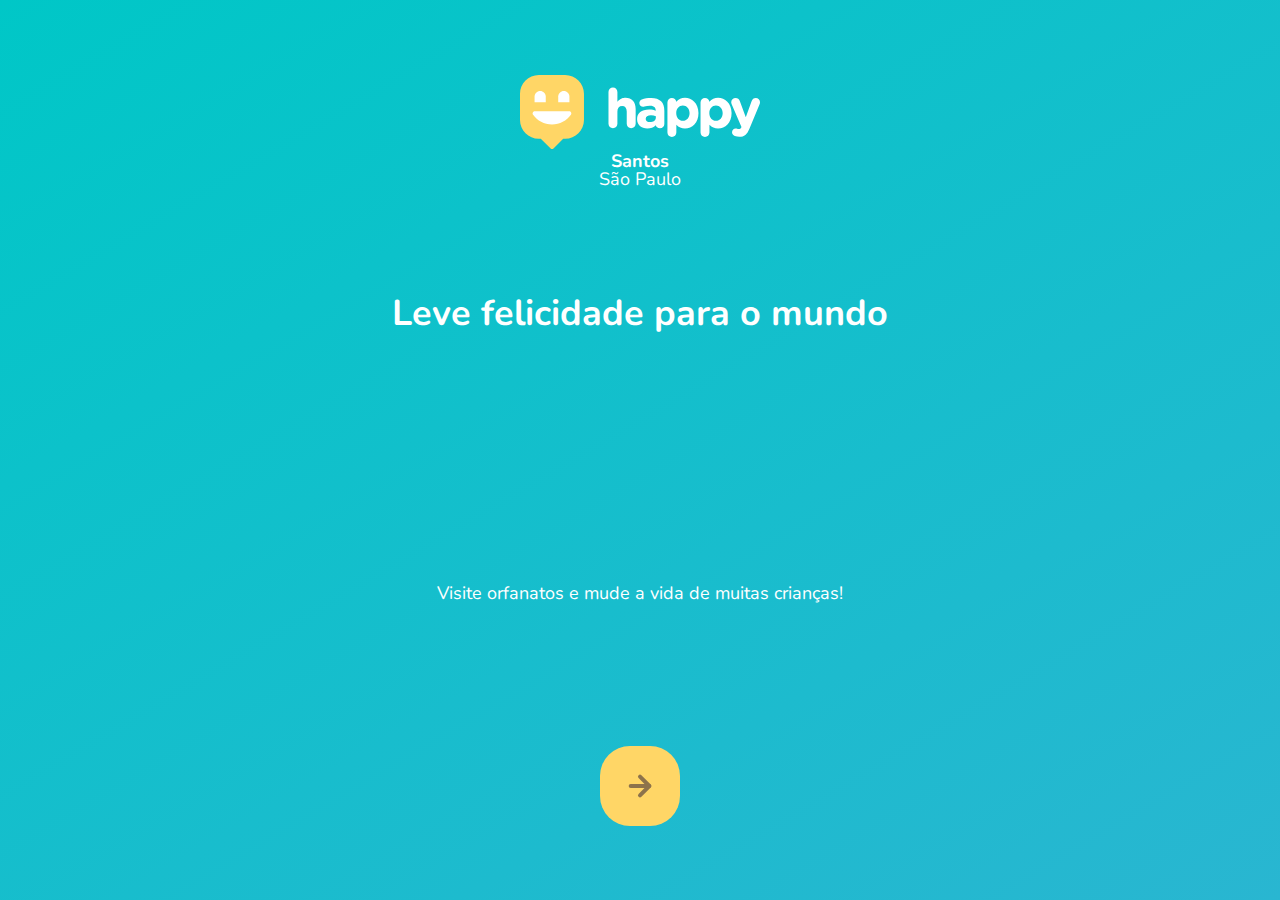
==== index.html @ 0bddb03e "First class of #3 NLW" ====
<!DOCTYPE html>
<html lang="pt-BR">
<head>
    <meta charset="UTF-8">
    <meta name="viewport" content="width=device-width, initial-scale=1.0">
    <title>Happy</title>
    <link rel="icon" href="./public/images/logo-icon.png">
    <link rel="stylesheet" href="./public/css/main.css">
    <link rel="stylesheet" href="./public/css/animations.css">
    <link rel="stylesheet" href="./public/css/page-landing.css">
    <link href="https://fonts.googleapis.com/css2?family=Nunito:wght@400;600;800&display=swap" 
    rel="stylesheet">
</head>
<body>
    <div id="page-landing">
        <div id="container">
            <header>
                <img class="animate-up" id="logo" src="./public/images/logo.svg" alt="Logo da Happy">
                <div class="location animate-up">
                    <strong>Santos</strong>
                    <p>São Paulo</p>
                </div>
            </header>
            <main>
                <h1 class="animate-up">Leve felicidade para o mundo</h1>
                <section class="visit">
                    <p class="animate-up"></p>Visite orfanatos e mude a vida de muitas crianças!</p>
                    <a class="animate-up" href="#" title="Visite orfanatos"><img src="./public/images/arrow.svg" alt=""></a>
                </section>
            </main>
        </div>
    </div>
</body>
</html>
---- public/css/main.css ----
* {
    margin: 0;
    padding: 0;
}

body {
    height: 100vh;
    color: white;
}

:root {
    font-size: 62.5%; /* 16px */
}

body, input, button, textarea {
    font: 400 1.8rem/1 'Nunito', sans-serif;

}

#logo {
    animation-delay: 50ms;
}

.location {
    animation-delay: 100ms;
}

main h1 {
    animation-delay: 150ms;
}

.visit p {
    animation-delay: 200ms;
}

.visit a {
    animation-delay: 250ms;
}
---- public/css/animations.css ----
/* animações */
@keyframes up {
    from {
        opacity: 0;
        transform: translateY(16px);
    }

    to {
        opacity: 1;
        transform: translateY(0);
    }
}

.animate-up {
    animation-name: up;
    animation-duration: 300ms;
    animation-fill-mode: backwards;
}
---- public/css/page-landing.css ----
#page-landing {
    background: linear-gradient(329.54deg,#29b6d1 0%,#00c7c7 100%);
    text-align: center;
    min-height: 100vh;
    display: flex;
}

#container {
    margin: auto;
    width: 90%;
}

.location, h1, .visit p {
    height: 16vh;

}

.visit a {
    width: 8rem;
    height: 8rem;
    background: #ffd666;
    border: none;
    border-radius: 3rem;
    display: flex;
    align-items: center;
    justify-content: center;
    margin: auto;
    transition: background 200ms;
}

.visit a:hover {
    background: #96ffff;
}

#logo {
    animation-delay: 50ms;
}

.location {
    animation-delay: 100ms;
}

main h1 {
    animation-delay: 150ms;
}

.visit p {
    animation-delay: 200ms;
}

.visit a {
    animation-delay: 250ms;
}
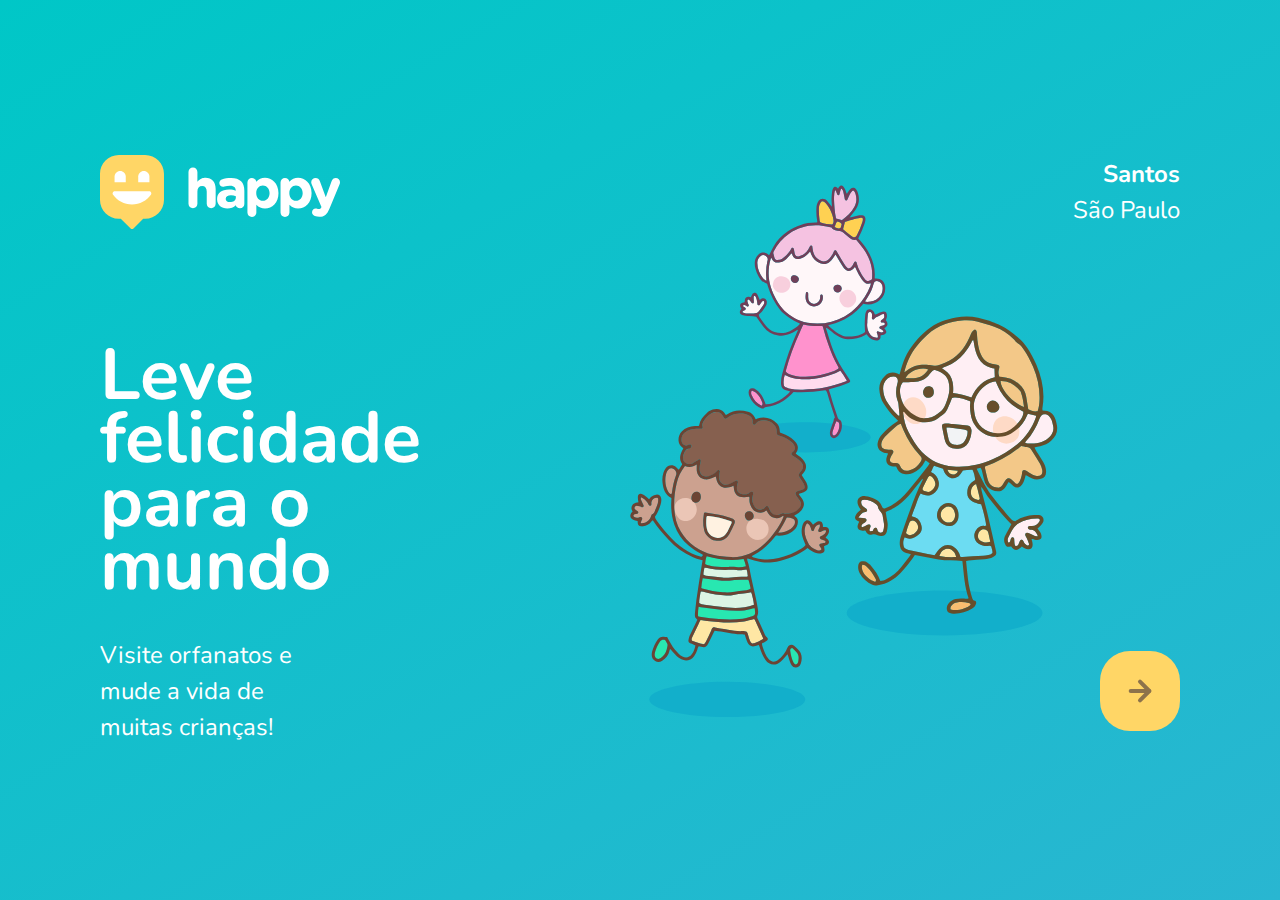
==== commit 8ab7b5d5: "Create Orphanates page" ====
--- a/index.html
+++ b/index.html
@@ -23,9 +23,9 @@
             </header>
             <main>
                 <h1 class="animate-up">Leve felicidade para o mundo</h1>
-                <section class="visit">
-                    <p class="animate-up"></p>Visite orfanatos e mude a vida de muitas crianças!</p>
-                    <a class="animate-up" href="#" title="Visite orfanatos"><img src="./public/images/arrow.svg" alt=""></a>
+                <section class="visit animate-up">
+                    <p>Visite orfanatos e mude a vida de muitas crianças!</p>
+                    <a href="#" title="Visite orfanatos"><img src="./public/images/arrow.svg" alt=""></a>
                 </section>
             </main>
         </div>
--- a/public/css/main.css
+++ b/public/css/main.css
@@ -1,6 +1,7 @@
 * {
     margin: 0;
     padding: 0;
+    box-sizing: border-box;
 }
 
 body {
--- a/public/css/animations.css
+++ b/public/css/animations.css
@@ -11,8 +11,23 @@
     }
 }
 
+@keyframes right {
+    from {
+        transform: translateX(-100%);
+    }
+
+    to {
+        transform: translateX(0);
+    }
+}
+
 .animate-up {
     animation-name: up;
     animation-duration: 300ms;
     animation-fill-mode: backwards;
+}
+
+.animate-right {
+    animation-name: right;
+    animation-duration: 300ms;
 }--- a/public/css/page-landing.css
+++ b/public/css/page-landing.css
@@ -7,12 +7,28 @@
 
 #container {
     margin: auto;
-    width: 90%;
+    width: min(90%, 112rem);
 }
 
 .location, h1, .visit p {
     height: 16vh;
+}
 
+#logo {
+    animation-delay: 50ms;
+}
+
+.location {
+    animation-delay: 100ms;
+}
+
+main h1 {
+    animation-delay: 150ms;
+    font-size: clamp(4rem, 8vh, 8.4rem);
+}
+
+.visit p {
+    animation-delay: 200ms;
 }
 
 .visit a {
@@ -25,6 +41,7 @@
     align-items: center;
     justify-content: center;
     margin: auto;
+    animation-delay: 250ms;
     transition: background 200ms;
 }
 
@@ -32,22 +49,51 @@
     background: #96ffff;
 }
 
-#logo {
-    animation-delay: 50ms;
-}
+/*Desktop Version*/
+@media (min-width: 760px) {
+    
+    #container {
+        padding: 5rem 2rem;
+        background: url(../images/bg.svg) no-repeat 80% / clamp(30rem, 39vw, 44rem);
+    }
 
-.location {
-    animation-delay: 100ms;
-}
+    header {
+        display: flex;
+        align-items: center;
+        justify-content: space-between;
+    }
 
-main h1 {
-    animation-delay: 150ms;
-}
+    .location, h1, .visit p {
+        height: initial;
+        text-align: initial;
+    }
 
-.visit p {
-    animation-delay: 200ms;
-}
+    .location {
+        text-align: right;
+        font-size: 2.4rem;
+        line-height: 1.5;
+    }
 
-.visit a {
-    animation-delay: 250ms;
+    main h1 {        
+        font-weight: bold;
+        line-height: .88;
+        margin: clamp(10%, 9vw, 12%) 0 4rem;
+        width: min(300px, 80%);
+    }
+
+    .visit {
+        display: flex;
+        align-items: center;
+        justify-content: space-between;
+    }
+
+    .visit p {
+        font-size: 2.4rem;
+        line-height: 1.5;
+        width: clamp(20rem, 20vh, 30rem);
+    }
+
+    .visit a {
+        margin: initial;
+    }
 }